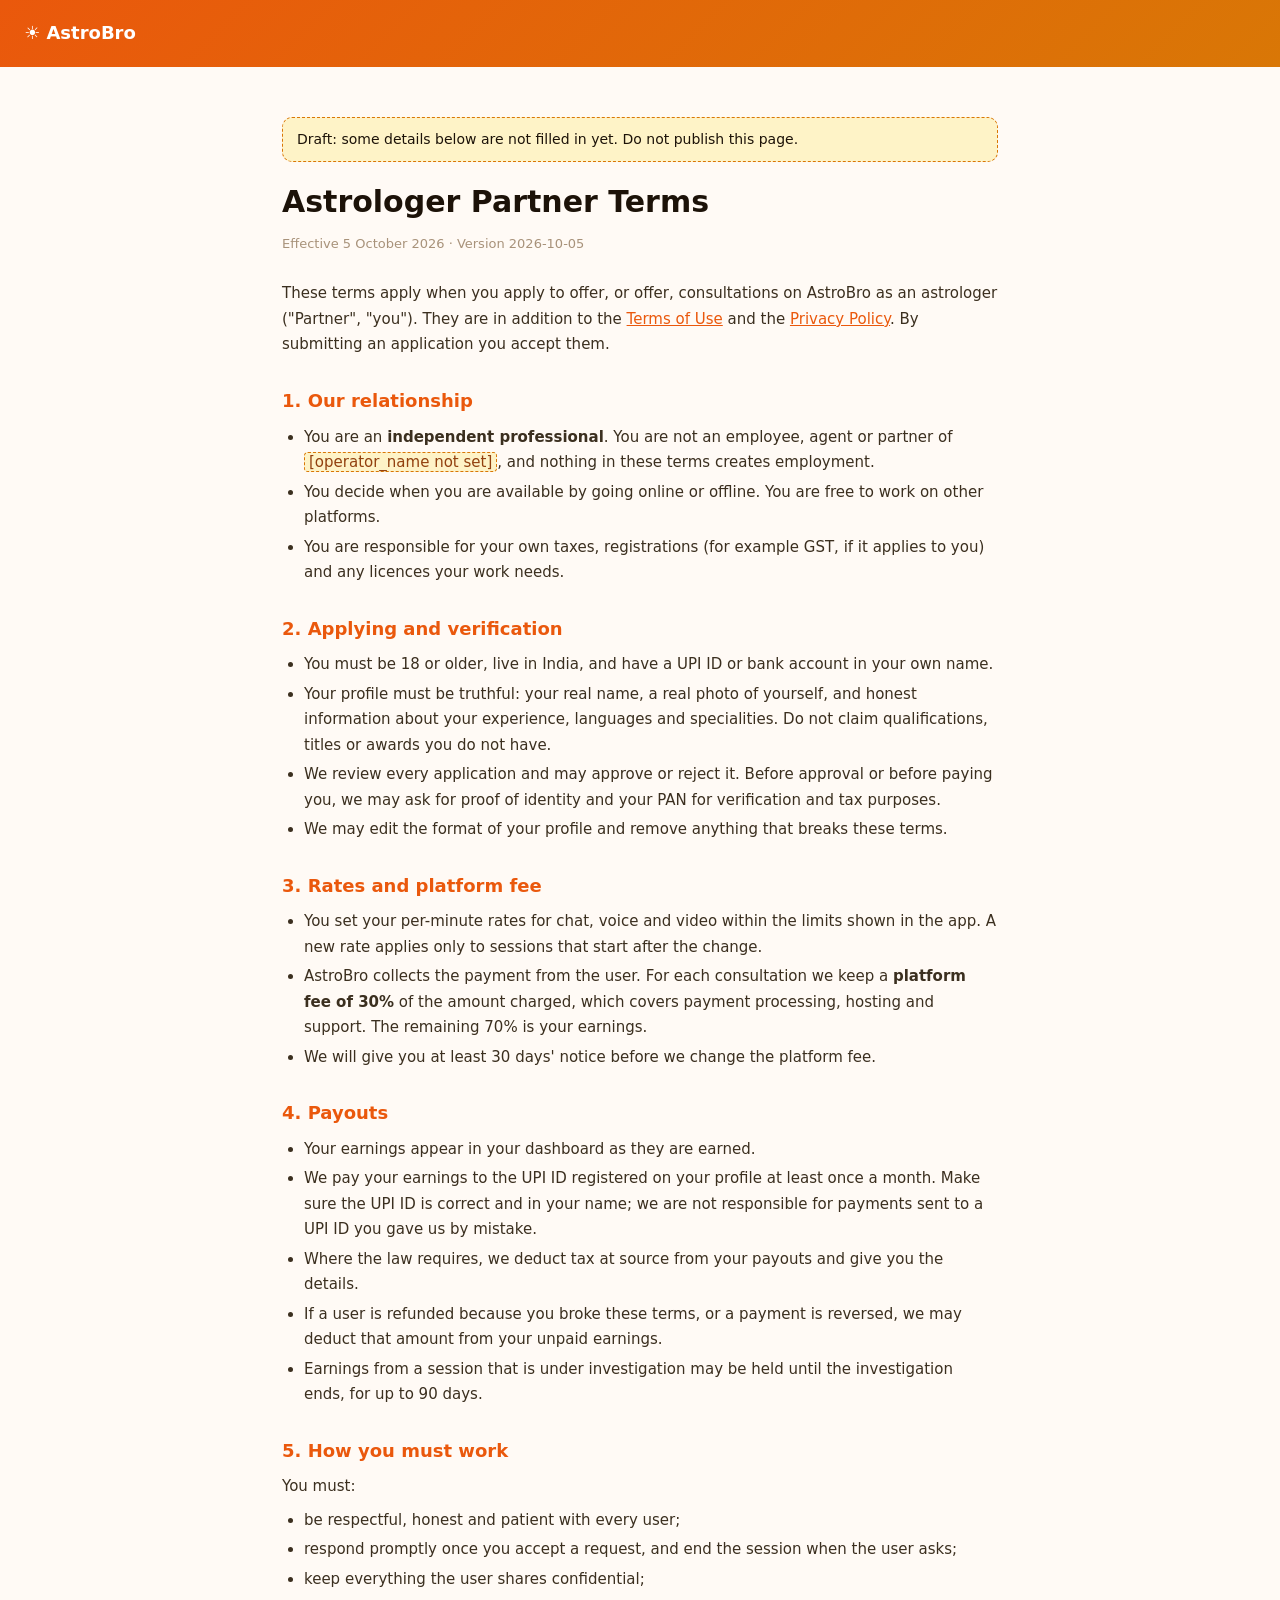
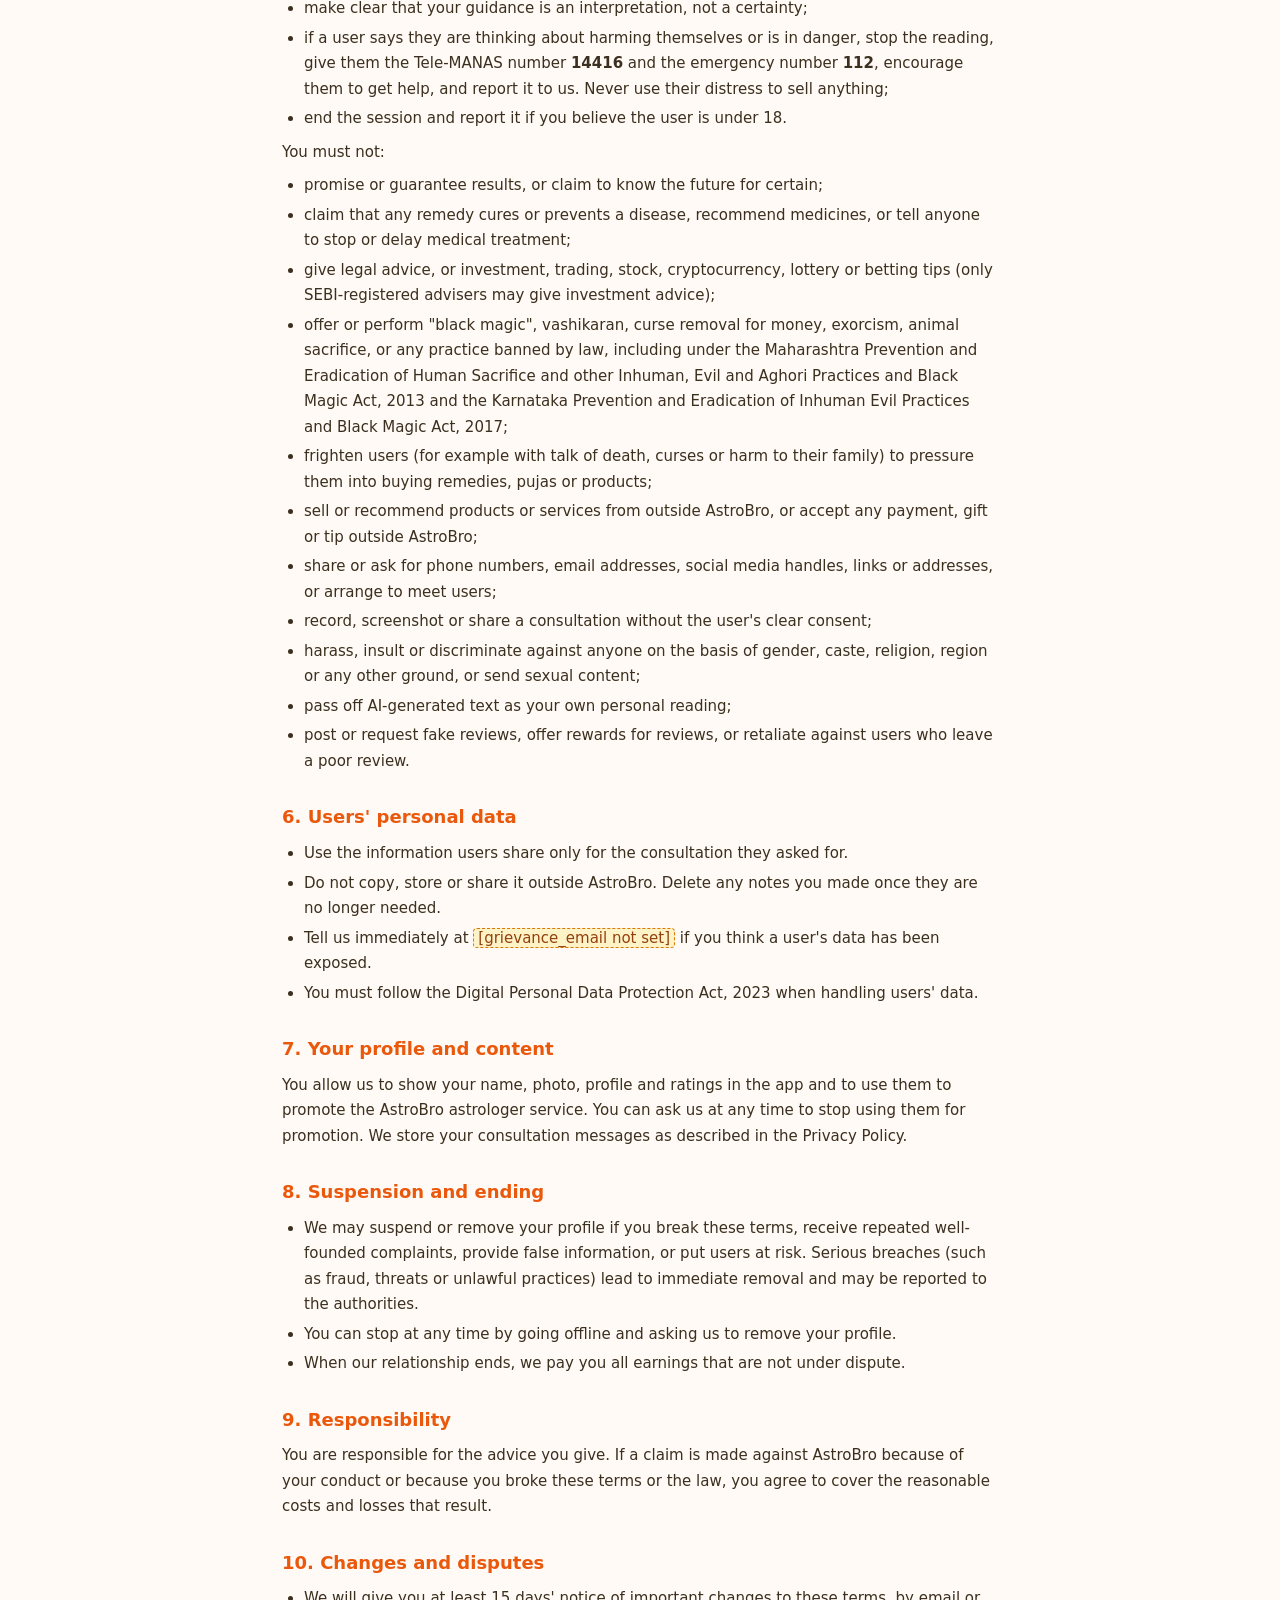
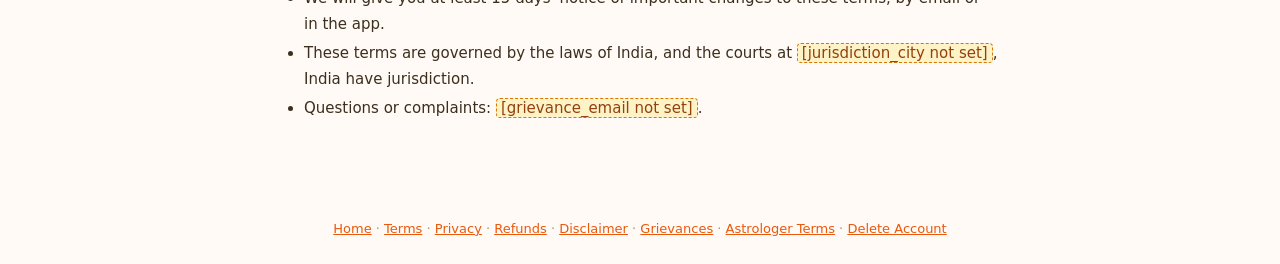
==== astrologer-terms.html @ e649797b "Replace the legal pages with the full set the app shows Generated by astrobro_flutter/tool/build_leg" ====
<!DOCTYPE html>
<!-- Generated by astrobro_flutter/tool/build_legal_site.py from assets/legal/astrologer-terms.md. Edit the Markdown, not this file. -->
<html lang="en">
<head>
<meta charset="UTF-8"><meta name="viewport" content="width=device-width, initial-scale=1.0">
<title>Astrologer Partner Terms — AstroBro</title>
<link rel="stylesheet" href="legal.css">
</head>
<body>
<header><a href="index.html">☀️ AstroBro</a></header>
<main>
<div class="todo">Draft: some details below are not filled in yet. Do not publish this page.</div>
<h1>Astrologer Partner Terms</h1>
<p class="updated">Effective 5 October 2026 · Version 2026-10-05</p>
<p>These terms apply when you apply to offer, or offer, consultations on AstroBro as an astrologer (&quot;Partner&quot;, &quot;you&quot;). They are in addition to the <a href="terms.html">Terms of Use</a> and the <a href="privacy.html">Privacy Policy</a>. By submitting an application you accept them.</p>
<h2>1. Our relationship</h2>
<ul>
<li>You are an <b>independent professional</b>. You are not an employee, agent or partner of <mark class="missing">[operator_name not set]</mark>, and nothing in these terms creates employment.
</li>
<li>You decide when you are available by going online or offline. You are free to work on other platforms.
</li>
<li>You are responsible for your own taxes, registrations (for example GST, if it applies to you) and any licences your work needs.
</li></ul>
<h2>2. Applying and verification</h2>
<ul>
<li>You must be 18 or older, live in India, and have a UPI ID or bank account in your own name.
</li>
<li>Your profile must be truthful: your real name, a real photo of yourself, and honest information about your experience, languages and specialities. Do not claim qualifications, titles or awards you do not have.
</li>
<li>We review every application and may approve or reject it. Before approval or before paying you, we may ask for proof of identity and your PAN for verification and tax purposes.
</li>
<li>We may edit the format of your profile and remove anything that breaks these terms.
</li></ul>
<h2>3. Rates and platform fee</h2>
<ul>
<li>You set your per-minute rates for chat, voice and video within the limits shown in the app. A new rate applies only to sessions that start after the change.
</li>
<li>AstroBro collects the payment from the user. For each consultation we keep a <b>platform fee of 30%</b> of the amount charged, which covers payment processing, hosting and support. The remaining 70% is your earnings.
</li>
<li>We will give you at least 30 days&#x27; notice before we change the platform fee.
</li></ul>
<h2>4. Payouts</h2>
<ul>
<li>Your earnings appear in your dashboard as they are earned.
</li>
<li>We pay your earnings to the UPI ID registered on your profile at least once a month. Make sure the UPI ID is correct and in your name; we are not responsible for payments sent to a UPI ID you gave us by mistake.
</li>
<li>Where the law requires, we deduct tax at source from your payouts and give you the details.
</li>
<li>If a user is refunded because you broke these terms, or a payment is reversed, we may deduct that amount from your unpaid earnings.
</li>
<li>Earnings from a session that is under investigation may be held until the investigation ends, for up to 90 days.
</li></ul>
<h2>5. How you must work</h2>
<p>You must:</p>
<ul>
<li>be respectful, honest and patient with every user;
</li>
<li>respond promptly once you accept a request, and end the session when the user asks;
</li>
<li>keep everything the user shares confidential;
</li>
<li>make clear that your guidance is an interpretation, not a certainty;
</li>
<li>if a user says they are thinking about harming themselves or is in danger, stop the reading, give them the Tele-MANAS number <b>14416</b> and the emergency number <b>112</b>, encourage them to get help, and report it to us. Never use their distress to sell anything;
</li>
<li>end the session and report it if you believe the user is under 18.
</li></ul>
<p>You must not:</p>
<ul>
<li>promise or guarantee results, or claim to know the future for certain;
</li>
<li>claim that any remedy cures or prevents a disease, recommend medicines, or tell anyone to stop or delay medical treatment;
</li>
<li>give legal advice, or investment, trading, stock, cryptocurrency, lottery or betting tips (only SEBI-registered advisers may give investment advice);
</li>
<li>offer or perform &quot;black magic&quot;, vashikaran, curse removal for money, exorcism, animal sacrifice, or any practice banned by law, including under the Maharashtra Prevention and Eradication of Human Sacrifice and other Inhuman, Evil and Aghori Practices and Black Magic Act, 2013 and the Karnataka Prevention and Eradication of Inhuman Evil Practices and Black Magic Act, 2017;
</li>
<li>frighten users (for example with talk of death, curses or harm to their family) to pressure them into buying remedies, pujas or products;
</li>
<li>sell or recommend products or services from outside AstroBro, or accept any payment, gift or tip outside AstroBro;
</li>
<li>share or ask for phone numbers, email addresses, social media handles, links or addresses, or arrange to meet users;
</li>
<li>record, screenshot or share a consultation without the user&#x27;s clear consent;
</li>
<li>harass, insult or discriminate against anyone on the basis of gender, caste, religion, region or any other ground, or send sexual content;
</li>
<li>pass off AI-generated text as your own personal reading;
</li>
<li>post or request fake reviews, offer rewards for reviews, or retaliate against users who leave a poor review.
</li></ul>
<h2>6. Users&#x27; personal data</h2>
<ul>
<li>Use the information users share only for the consultation they asked for.
</li>
<li>Do not copy, store or share it outside AstroBro. Delete any notes you made once they are no longer needed.
</li>
<li>Tell us immediately at <mark class="missing">[grievance_email not set]</mark> if you think a user&#x27;s data has been exposed.
</li>
<li>You must follow the Digital Personal Data Protection Act, 2023 when handling users&#x27; data.
</li></ul>
<h2>7. Your profile and content</h2>
<p>You allow us to show your name, photo, profile and ratings in the app and to use them to promote the AstroBro astrologer service. You can ask us at any time to stop using them for promotion. We store your consultation messages as described in the Privacy Policy.</p>
<h2>8. Suspension and ending</h2>
<ul>
<li>We may suspend or remove your profile if you break these terms, receive repeated well-founded complaints, provide false information, or put users at risk. Serious breaches (such as fraud, threats or unlawful practices) lead to immediate removal and may be reported to the authorities.
</li>
<li>You can stop at any time by going offline and asking us to remove your profile.
</li>
<li>When our relationship ends, we pay you all earnings that are not under dispute.
</li></ul>
<h2>9. Responsibility</h2>
<p>You are responsible for the advice you give. If a claim is made against AstroBro because of your conduct or because you broke these terms or the law, you agree to cover the reasonable costs and losses that result.</p>
<h2>10. Changes and disputes</h2>
<ul>
<li>We will give you at least 15 days&#x27; notice of important changes to these terms, by email or in the app.
</li>
<li>These terms are governed by the laws of India, and the courts at <mark class="missing">[jurisdiction_city not set]</mark>, India have jurisdiction.
</li>
<li>Questions or complaints: <mark class="missing">[grievance_email not set]</mark>.
</li></ul>
</main>
<footer><a href="index.html">Home</a> · <a href="terms.html">Terms</a> · <a href="privacy.html">Privacy</a> · <a href="refund.html">Refunds</a> · <a href="disclaimer.html">Disclaimer</a> · <a href="grievance.html">Grievances</a> · <a href="astrologer-terms.html">Astrologer Terms</a> · <a href="delete-account.html">Delete Account</a></footer>
</body>
</html>
---- legal.css ----
*{box-sizing:border-box;margin:0;padding:0}
body{font-family:'Segoe UI',system-ui,-apple-system,sans-serif;background:#FFFAF5;color:#1C1208;line-height:1.7}
header{background:linear-gradient(135deg,#EA580C,#D97706);padding:18px 24px}
header a{color:#fff;font-weight:800;font-size:18px;text-decoration:none}
main{max-width:760px;margin:0 auto;padding:36px 22px 64px}
h1{font-size:30px;margin-bottom:6px}
.updated{color:#A8927A;font-size:13px;margin-bottom:26px}
h2{font-size:18px;margin:28px 0 8px;color:#EA580C}
p,li{font-size:15px;color:#3b2f1f}
ul,ol{margin:8px 0 8px 22px}
li{margin:4px 0}
h3{font-size:16px;margin:18px 0 6px}
.note{background:#FFF1E6;border:1.5px solid #FDBA74;border-radius:10px;padding:12px 14px;margin:14px 0;font-size:15px}
mark.missing{background:#FEF3C7;border:1px dashed #D97706;border-radius:4px;padding:0 4px;color:#92400E}
a{color:#EA580C}
.todo{background:#FEF3C7;border:1.5px dashed #D97706;border-radius:10px;padding:10px 14px;margin:14px 0;font-size:14px}
footer{text-align:center;padding:24px;color:#A8927A;font-size:13px}
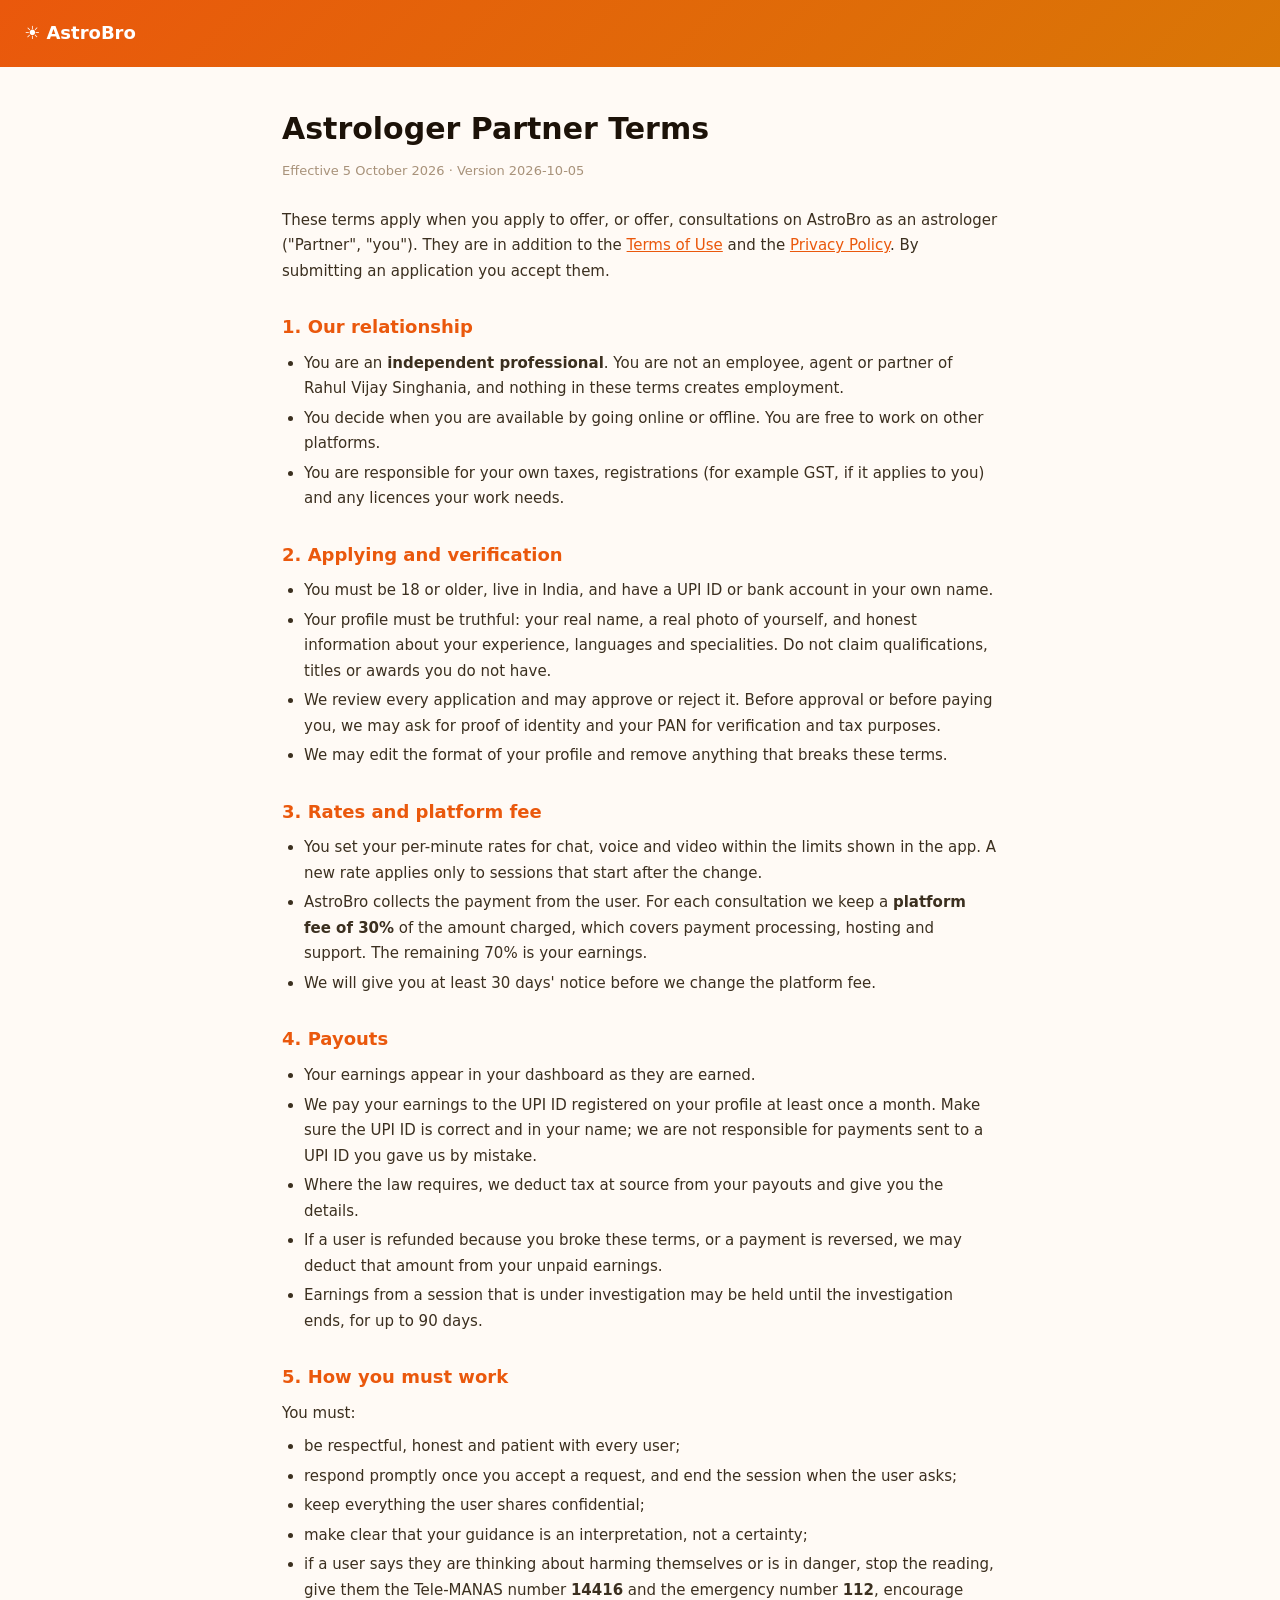
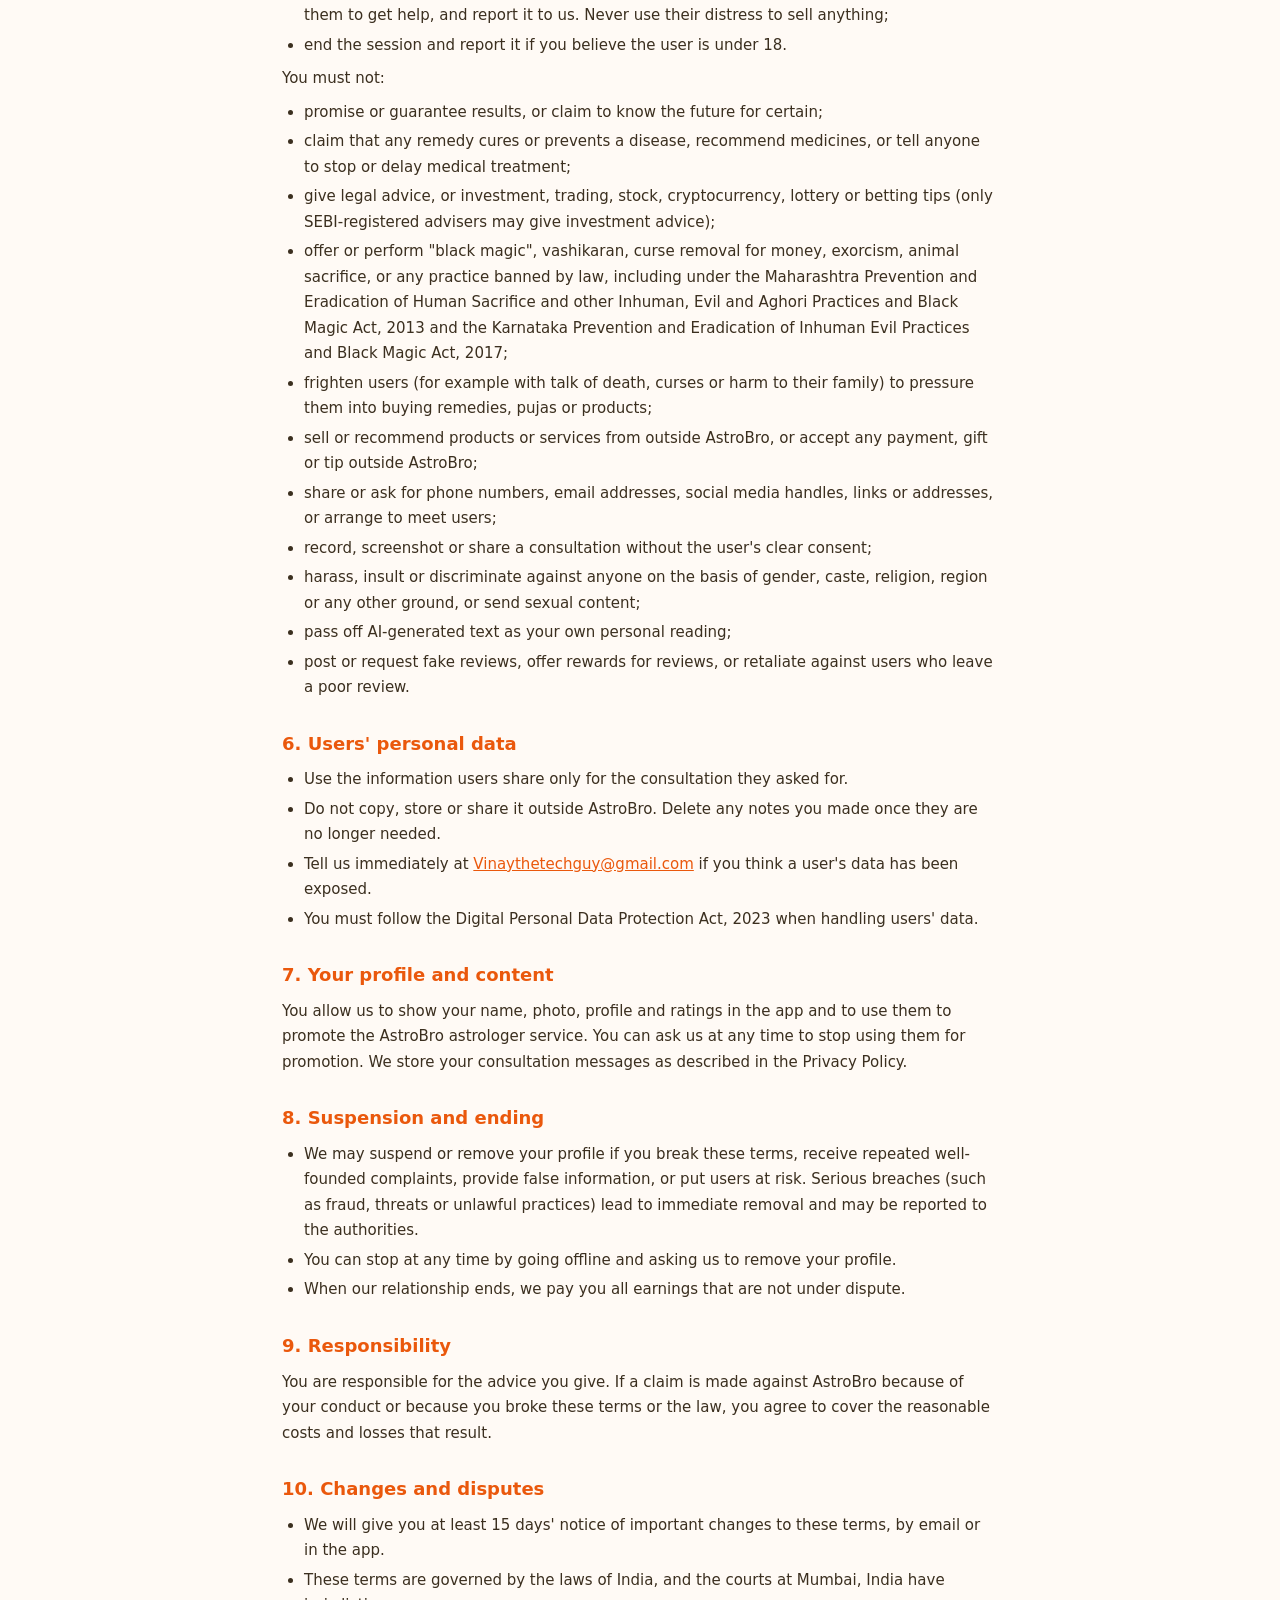
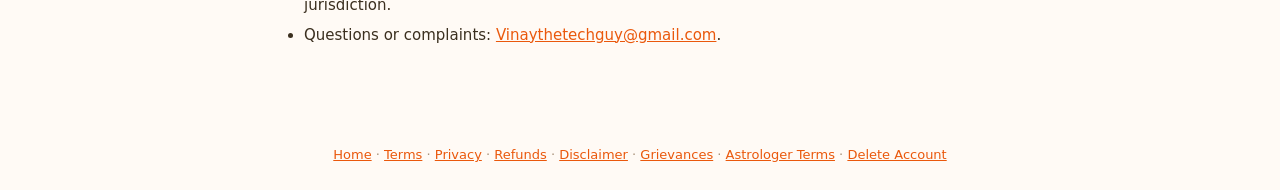
==== commit 015887ef: "Update APK and legal pages with operator details AstroBro.apk rebuilt with the completed assets/lega" ====
--- a/astrologer-terms.html
+++ b/astrologer-terms.html
@@ -9,13 +9,12 @@
 <body>
 <header><a href="index.html">☀️ AstroBro</a></header>
 <main>
-<div class="todo">Draft: some details below are not filled in yet. Do not publish this page.</div>
 <h1>Astrologer Partner Terms</h1>
 <p class="updated">Effective 5 October 2026 · Version 2026-10-05</p>
 <p>These terms apply when you apply to offer, or offer, consultations on AstroBro as an astrologer (&quot;Partner&quot;, &quot;you&quot;). They are in addition to the <a href="terms.html">Terms of Use</a> and the <a href="privacy.html">Privacy Policy</a>. By submitting an application you accept them.</p>
 <h2>1. Our relationship</h2>
 <ul>
-<li>You are an <b>independent professional</b>. You are not an employee, agent or partner of <mark class="missing">[operator_name not set]</mark>, and nothing in these terms creates employment.
+<li>You are an <b>independent professional</b>. You are not an employee, agent or partner of Rahul Vijay Singhania, and nothing in these terms creates employment.
 </li>
 <li>You decide when you are available by going online or offline. You are free to work on other platforms.
 </li>
@@ -96,7 +95,7 @@
 </li>
 <li>Do not copy, store or share it outside AstroBro. Delete any notes you made once they are no longer needed.
 </li>
-<li>Tell us immediately at <mark class="missing">[grievance_email not set]</mark> if you think a user&#x27;s data has been exposed.
+<li>Tell us immediately at <a href="mailto:Vinaythetechguy@gmail.com">Vinaythetechguy@gmail.com</a> if you think a user&#x27;s data has been exposed.
 </li>
 <li>You must follow the Digital Personal Data Protection Act, 2023 when handling users&#x27; data.
 </li></ul>
@@ -116,9 +115,9 @@
 <ul>
 <li>We will give you at least 15 days&#x27; notice of important changes to these terms, by email or in the app.
 </li>
-<li>These terms are governed by the laws of India, and the courts at <mark class="missing">[jurisdiction_city not set]</mark>, India have jurisdiction.
+<li>These terms are governed by the laws of India, and the courts at Mumbai, India have jurisdiction.
 </li>
-<li>Questions or complaints: <mark class="missing">[grievance_email not set]</mark>.
+<li>Questions or complaints: <a href="mailto:Vinaythetechguy@gmail.com">Vinaythetechguy@gmail.com</a>.
 </li></ul>
 </main>
 <footer><a href="index.html">Home</a> · <a href="terms.html">Terms</a> · <a href="privacy.html">Privacy</a> · <a href="refund.html">Refunds</a> · <a href="disclaimer.html">Disclaimer</a> · <a href="grievance.html">Grievances</a> · <a href="astrologer-terms.html">Astrologer Terms</a> · <a href="delete-account.html">Delete Account</a></footer>
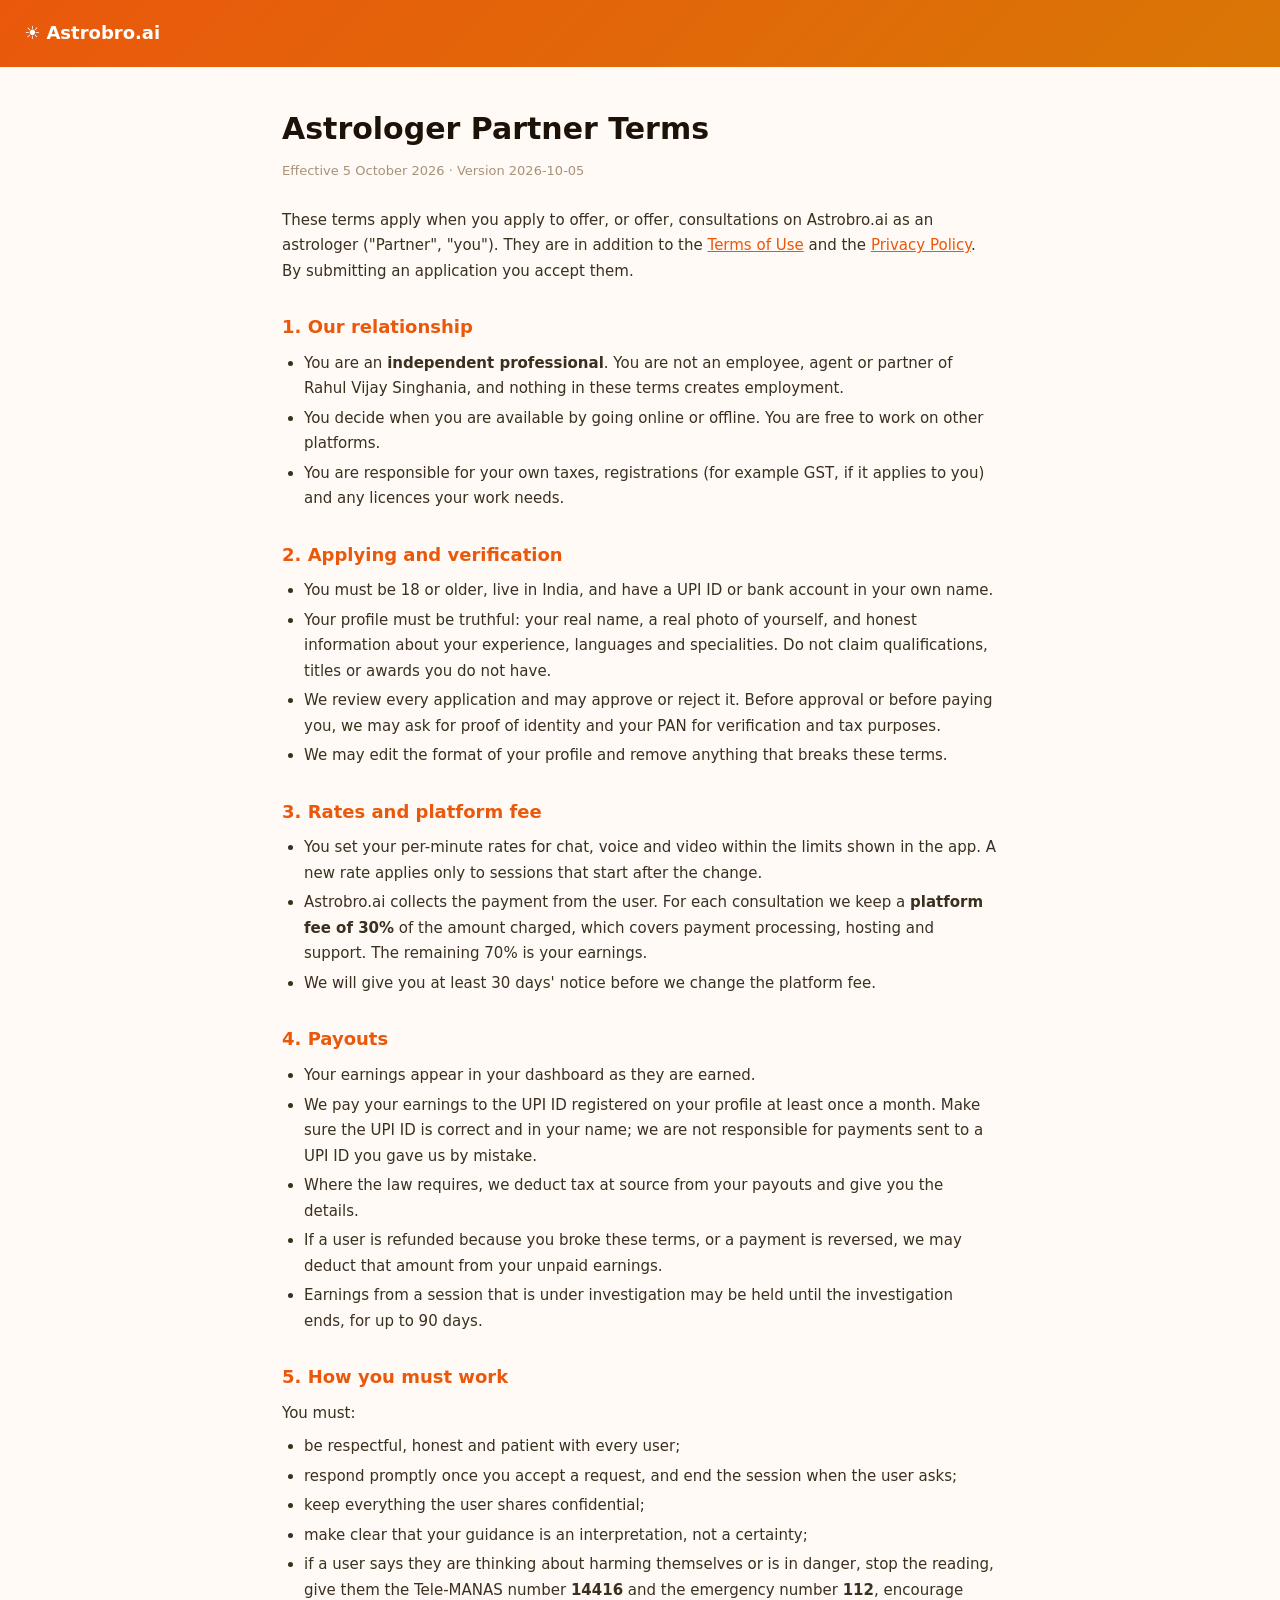
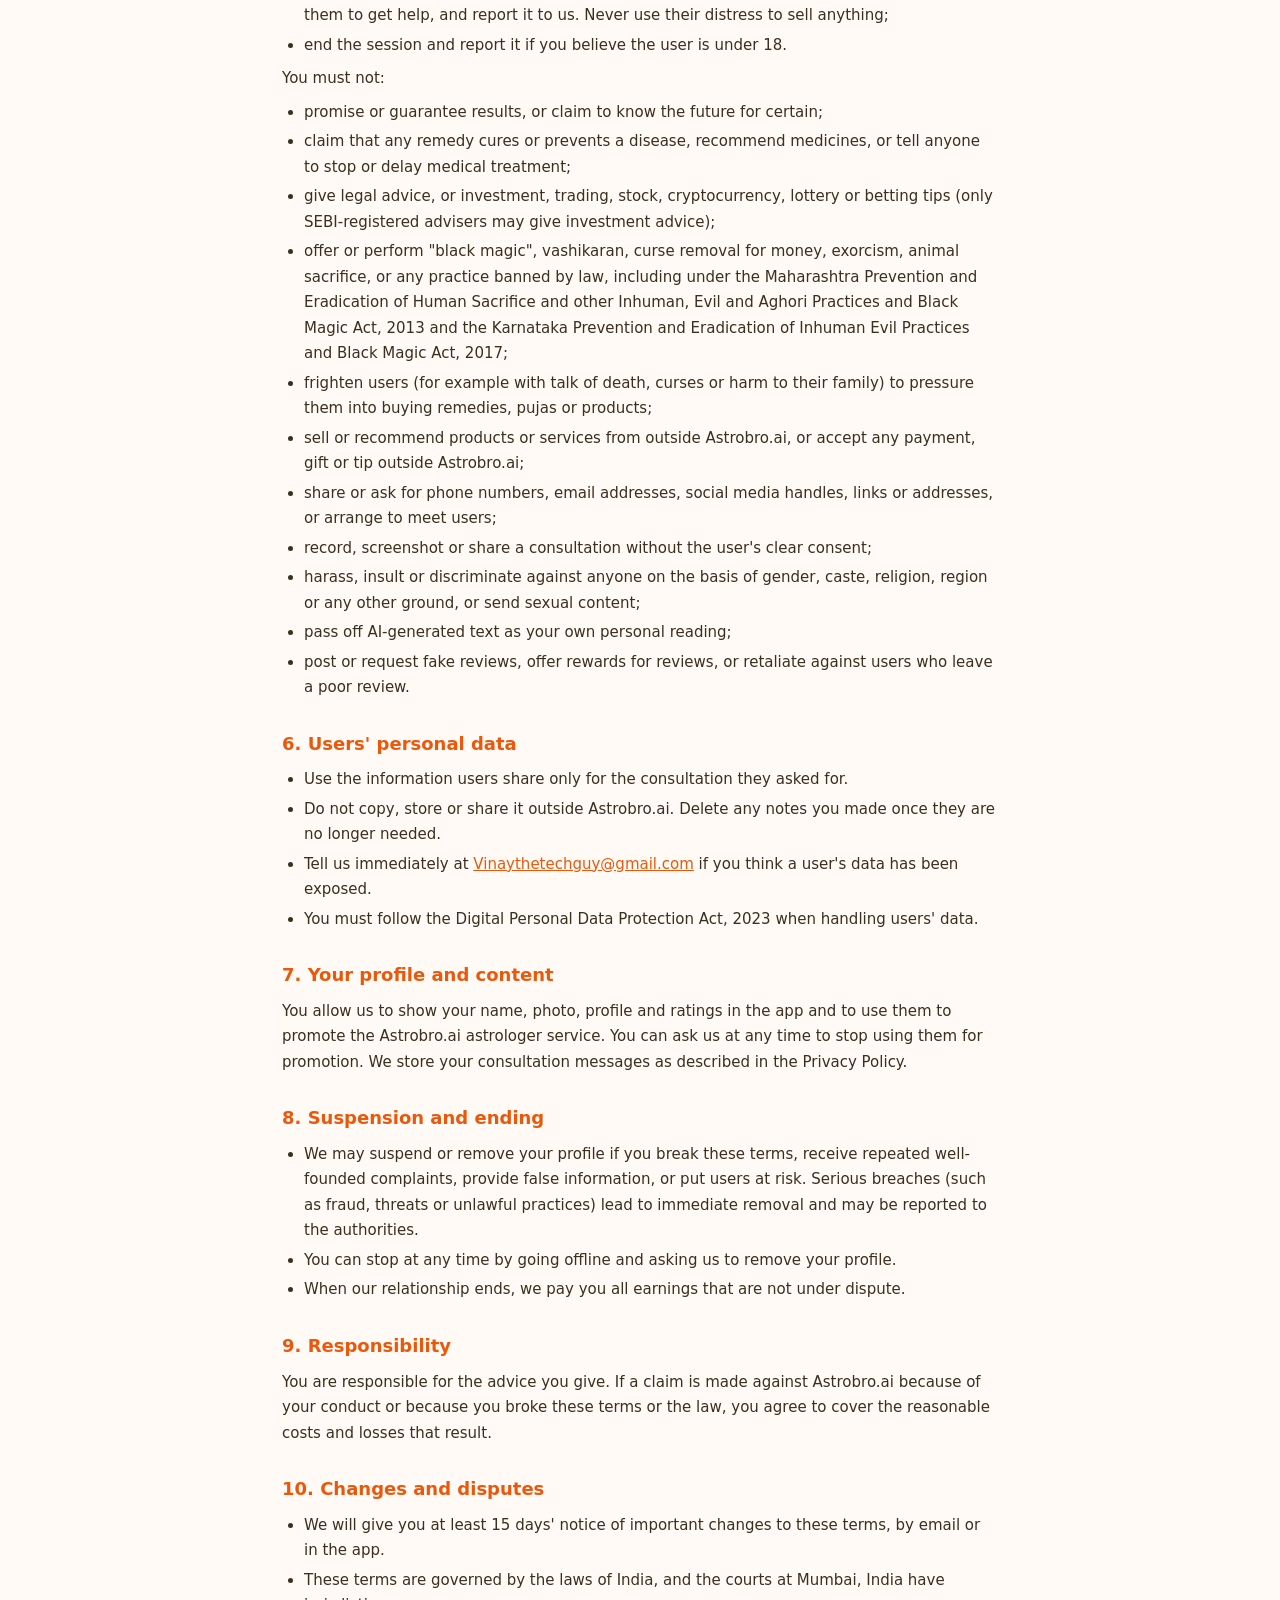
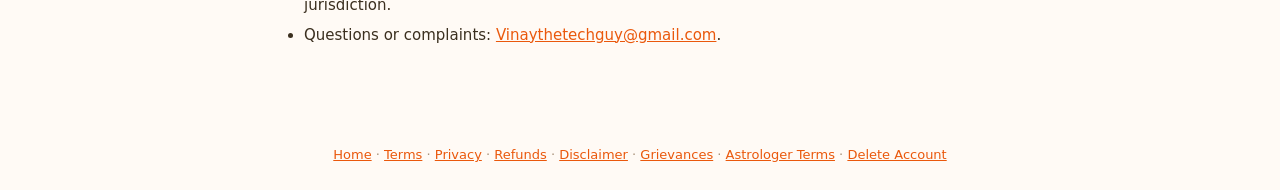
==== commit 0682605a: "Rebrand to Astrobro.ai across the site and APK New APK built with the Astrobro.ai app label and rena" ====
--- a/astrologer-terms.html
+++ b/astrologer-terms.html
@@ -3,15 +3,15 @@
 <html lang="en">
 <head>
 <meta charset="UTF-8"><meta name="viewport" content="width=device-width, initial-scale=1.0">
-<title>Astrologer Partner Terms — AstroBro</title>
+<title>Astrologer Partner Terms — Astrobro.ai</title>
 <link rel="stylesheet" href="legal.css">
 </head>
 <body>
-<header><a href="index.html">☀️ AstroBro</a></header>
+<header><a href="index.html">☀️ Astrobro.ai</a></header>
 <main>
 <h1>Astrologer Partner Terms</h1>
 <p class="updated">Effective 5 October 2026 · Version 2026-10-05</p>
-<p>These terms apply when you apply to offer, or offer, consultations on AstroBro as an astrologer (&quot;Partner&quot;, &quot;you&quot;). They are in addition to the <a href="terms.html">Terms of Use</a> and the <a href="privacy.html">Privacy Policy</a>. By submitting an application you accept them.</p>
+<p>These terms apply when you apply to offer, or offer, consultations on Astrobro.ai as an astrologer (&quot;Partner&quot;, &quot;you&quot;). They are in addition to the <a href="terms.html">Terms of Use</a> and the <a href="privacy.html">Privacy Policy</a>. By submitting an application you accept them.</p>
 <h2>1. Our relationship</h2>
 <ul>
 <li>You are an <b>independent professional</b>. You are not an employee, agent or partner of Rahul Vijay Singhania, and nothing in these terms creates employment.
@@ -34,7 +34,7 @@
 <ul>
 <li>You set your per-minute rates for chat, voice and video within the limits shown in the app. A new rate applies only to sessions that start after the change.
 </li>
-<li>AstroBro collects the payment from the user. For each consultation we keep a <b>platform fee of 30%</b> of the amount charged, which covers payment processing, hosting and support. The remaining 70% is your earnings.
+<li>Astrobro.ai collects the payment from the user. For each consultation we keep a <b>platform fee of 30%</b> of the amount charged, which covers payment processing, hosting and support. The remaining 70% is your earnings.
 </li>
 <li>We will give you at least 30 days&#x27; notice before we change the platform fee.
 </li></ul>
@@ -77,7 +77,7 @@
 </li>
 <li>frighten users (for example with talk of death, curses or harm to their family) to pressure them into buying remedies, pujas or products;
 </li>
-<li>sell or recommend products or services from outside AstroBro, or accept any payment, gift or tip outside AstroBro;
+<li>sell or recommend products or services from outside Astrobro.ai, or accept any payment, gift or tip outside Astrobro.ai;
 </li>
 <li>share or ask for phone numbers, email addresses, social media handles, links or addresses, or arrange to meet users;
 </li>
@@ -93,14 +93,14 @@
 <ul>
 <li>Use the information users share only for the consultation they asked for.
 </li>
-<li>Do not copy, store or share it outside AstroBro. Delete any notes you made once they are no longer needed.
+<li>Do not copy, store or share it outside Astrobro.ai. Delete any notes you made once they are no longer needed.
 </li>
 <li>Tell us immediately at <a href="mailto:Vinaythetechguy@gmail.com">Vinaythetechguy@gmail.com</a> if you think a user&#x27;s data has been exposed.
 </li>
 <li>You must follow the Digital Personal Data Protection Act, 2023 when handling users&#x27; data.
 </li></ul>
 <h2>7. Your profile and content</h2>
-<p>You allow us to show your name, photo, profile and ratings in the app and to use them to promote the AstroBro astrologer service. You can ask us at any time to stop using them for promotion. We store your consultation messages as described in the Privacy Policy.</p>
+<p>You allow us to show your name, photo, profile and ratings in the app and to use them to promote the Astrobro.ai astrologer service. You can ask us at any time to stop using them for promotion. We store your consultation messages as described in the Privacy Policy.</p>
 <h2>8. Suspension and ending</h2>
 <ul>
 <li>We may suspend or remove your profile if you break these terms, receive repeated well-founded complaints, provide false information, or put users at risk. Serious breaches (such as fraud, threats or unlawful practices) lead to immediate removal and may be reported to the authorities.
@@ -110,7 +110,7 @@
 <li>When our relationship ends, we pay you all earnings that are not under dispute.
 </li></ul>
 <h2>9. Responsibility</h2>
-<p>You are responsible for the advice you give. If a claim is made against AstroBro because of your conduct or because you broke these terms or the law, you agree to cover the reasonable costs and losses that result.</p>
+<p>You are responsible for the advice you give. If a claim is made against Astrobro.ai because of your conduct or because you broke these terms or the law, you agree to cover the reasonable costs and losses that result.</p>
 <h2>10. Changes and disputes</h2>
 <ul>
 <li>We will give you at least 15 days&#x27; notice of important changes to these terms, by email or in the app.
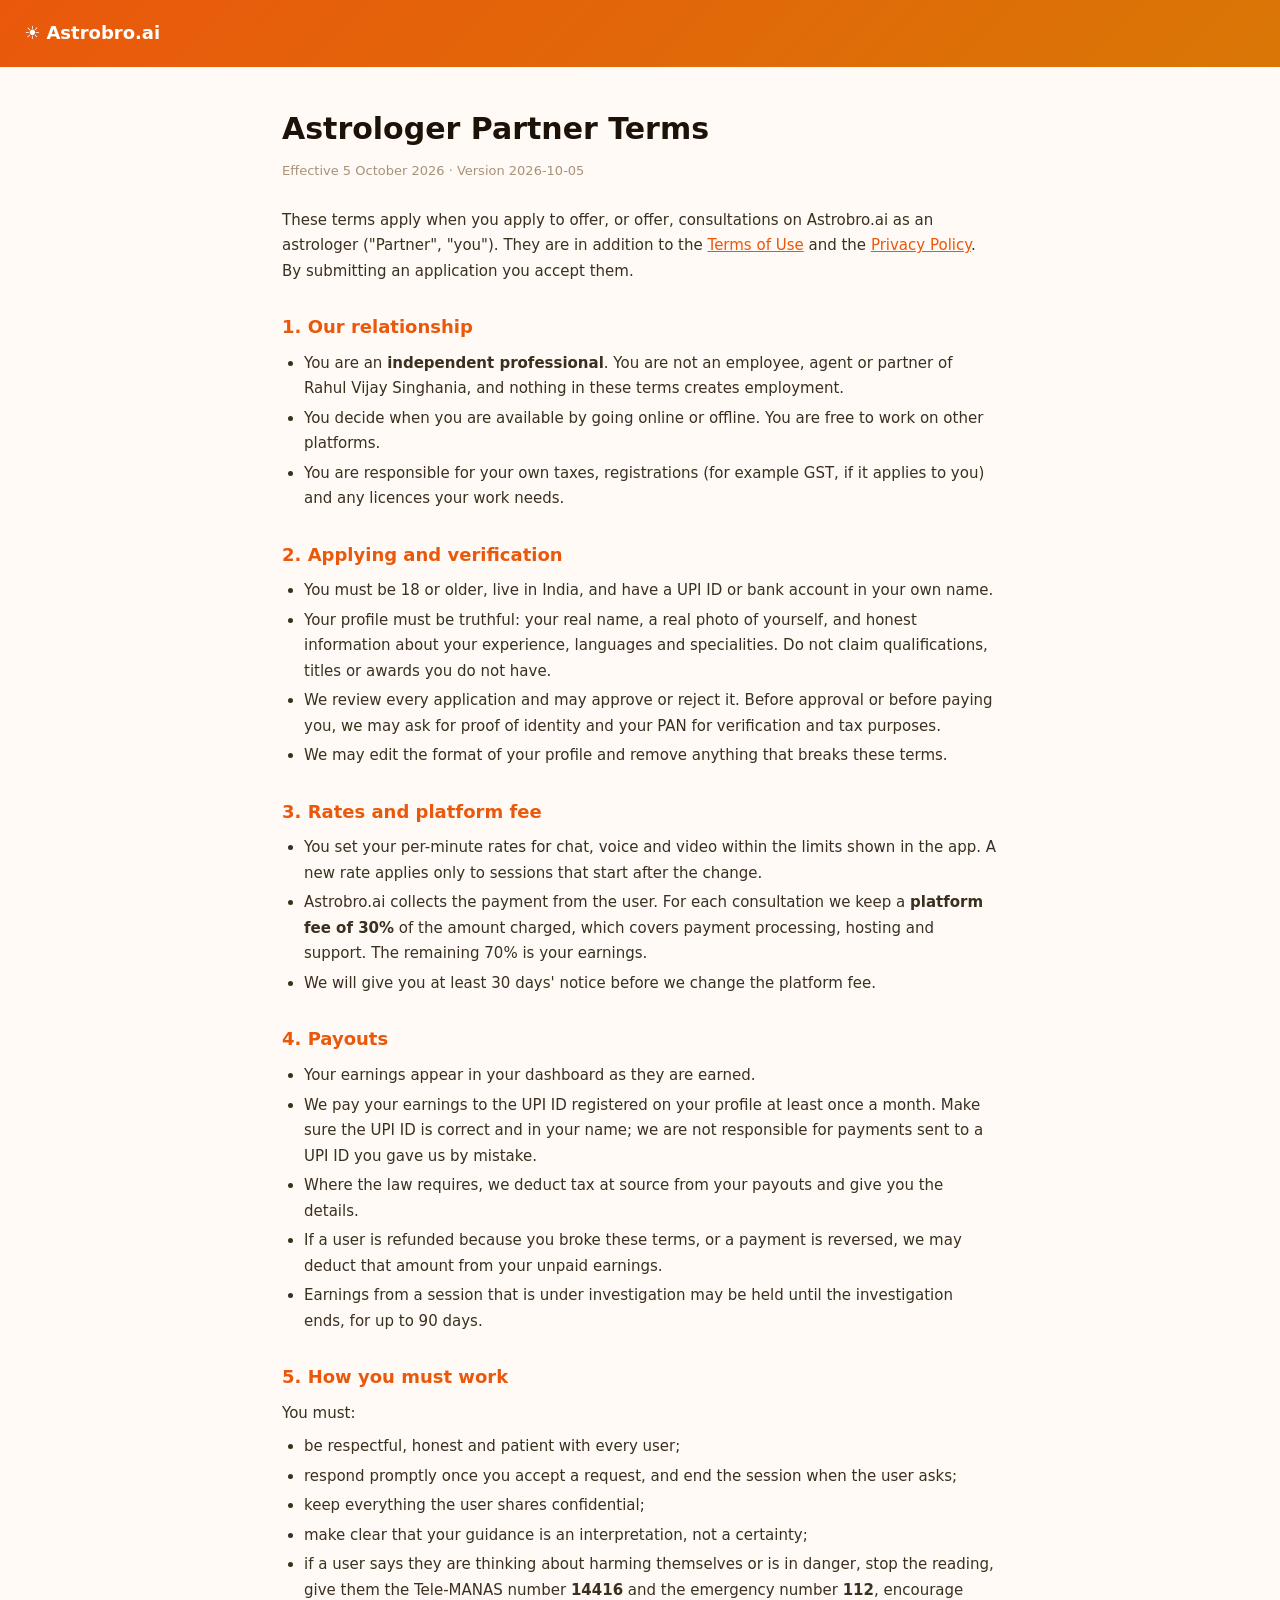
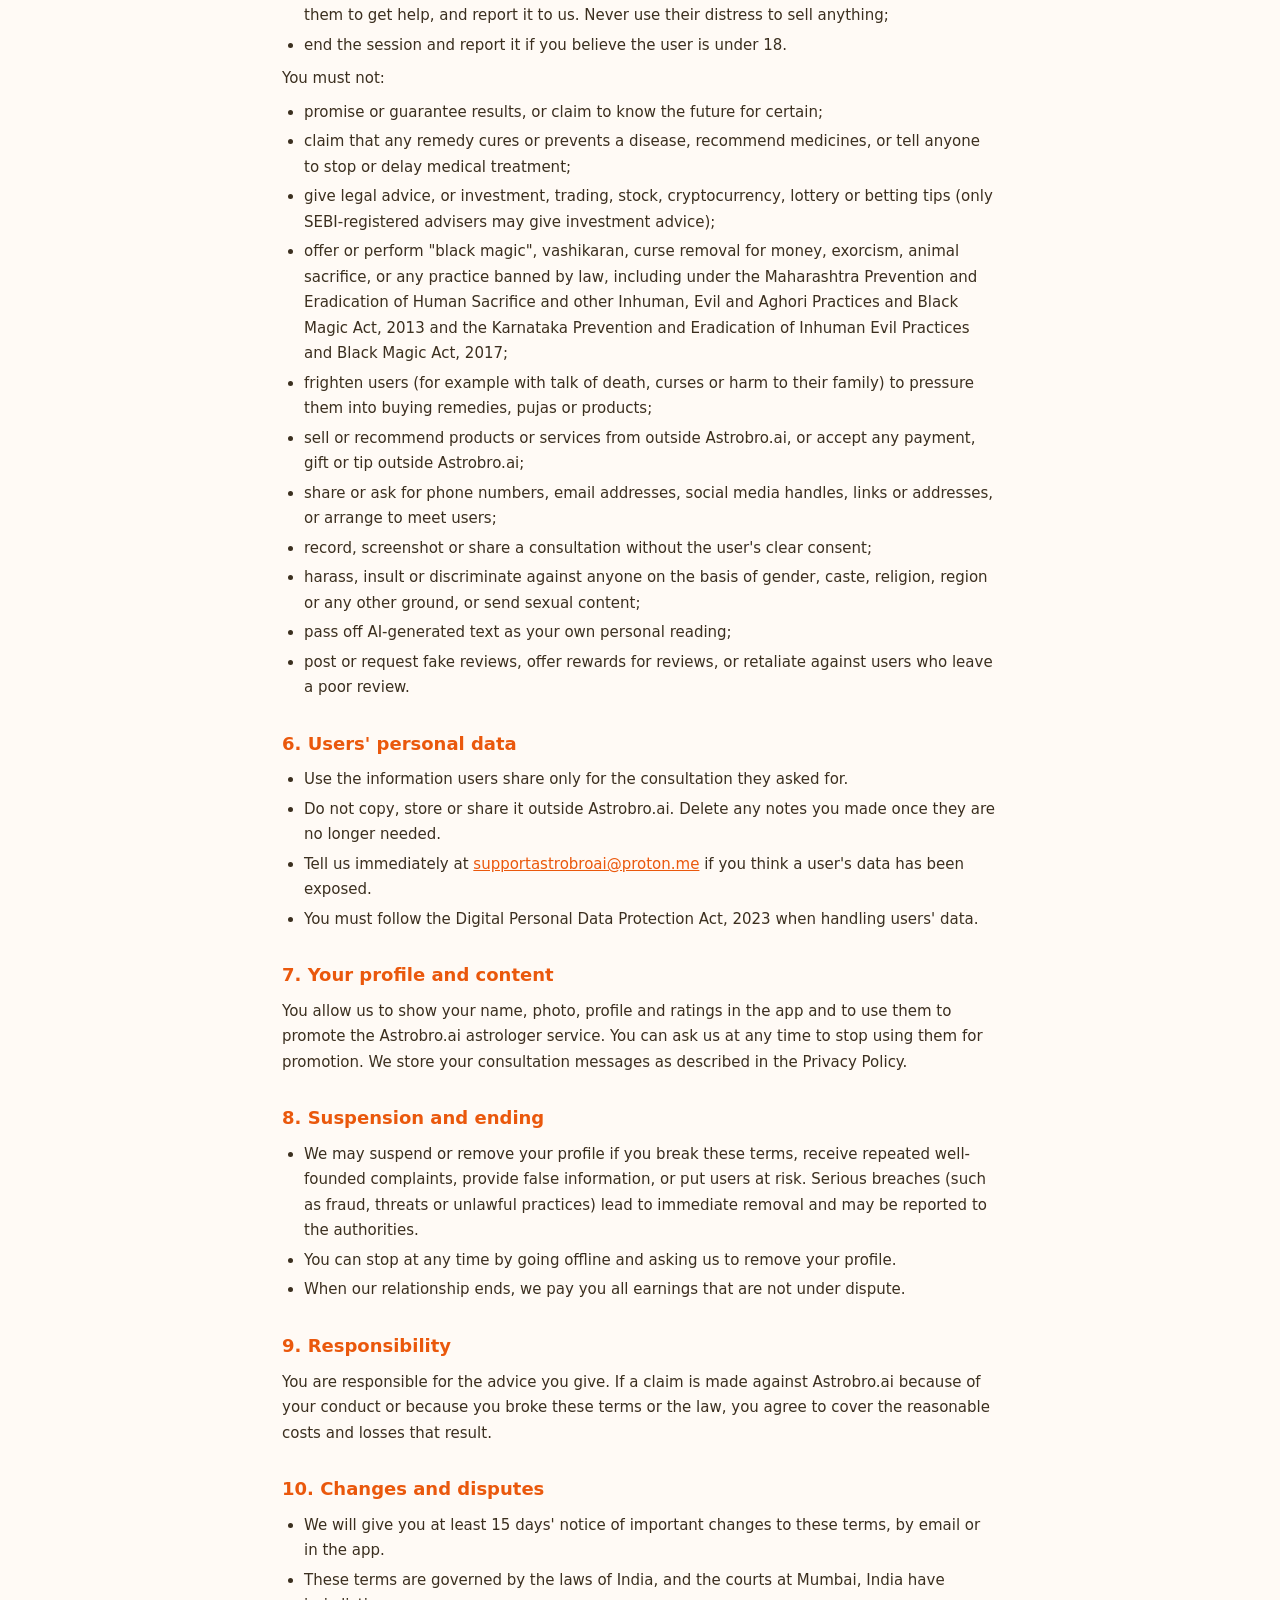
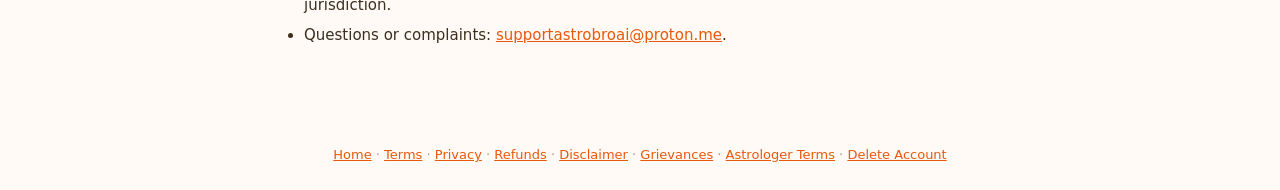
==== commit 8a7f9f13: "Migrate hosting from Netlify to GitHub Pages + Releases Netlify was never actually wired to this rep" ====
--- a/astrologer-terms.html
+++ b/astrologer-terms.html
@@ -95,7 +95,7 @@
 </li>
 <li>Do not copy, store or share it outside Astrobro.ai. Delete any notes you made once they are no longer needed.
 </li>
-<li>Tell us immediately at <a href="mailto:Vinaythetechguy@gmail.com">Vinaythetechguy@gmail.com</a> if you think a user&#x27;s data has been exposed.
+<li>Tell us immediately at <a href="mailto:supportastrobroai@proton.me">supportastrobroai@proton.me</a> if you think a user&#x27;s data has been exposed.
 </li>
 <li>You must follow the Digital Personal Data Protection Act, 2023 when handling users&#x27; data.
 </li></ul>
@@ -117,7 +117,7 @@
 </li>
 <li>These terms are governed by the laws of India, and the courts at Mumbai, India have jurisdiction.
 </li>
-<li>Questions or complaints: <a href="mailto:Vinaythetechguy@gmail.com">Vinaythetechguy@gmail.com</a>.
+<li>Questions or complaints: <a href="mailto:supportastrobroai@proton.me">supportastrobroai@proton.me</a>.
 </li></ul>
 </main>
 <footer><a href="index.html">Home</a> · <a href="terms.html">Terms</a> · <a href="privacy.html">Privacy</a> · <a href="refund.html">Refunds</a> · <a href="disclaimer.html">Disclaimer</a> · <a href="grievance.html">Grievances</a> · <a href="astrologer-terms.html">Astrologer Terms</a> · <a href="delete-account.html">Delete Account</a></footer>
